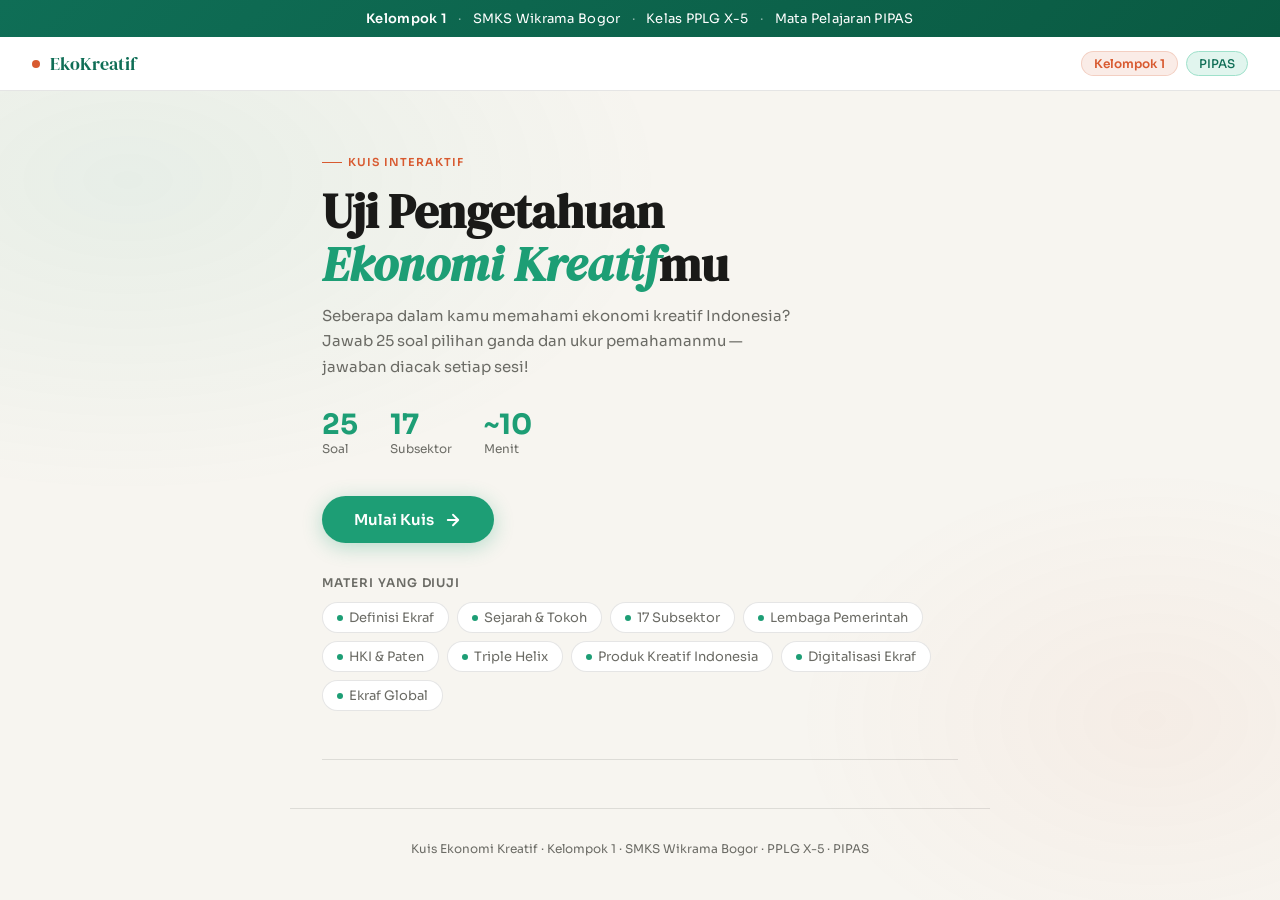
==== quiz.html @ ea919047 "add to repo" ====
<!DOCTYPE html>
<html lang="id">
<head>
<meta charset="UTF-8">
<meta name="viewport" content="width=device-width, initial-scale=1.0">
<title>Kuis Ekonomi Kreatif — PIPAS | Kelompok 1</title>
<link rel="stylesheet" href="style.css">
<link href="https://fonts.googleapis.com/css2?family=Sora:wght@300;400;500;600;700&family=DM+Serif+Display:ital@0;1&display=swap" rel="stylesheet">
</head>
<body>
<div class="page">

<!-- Identity Strip -->
<div class="identity-strip">
  <strong>Kelompok 1</strong>
  <span class="identity-sep">·</span>
  SMKS Wikrama Bogor
  <span class="identity-sep">·</span>
  Kelas PPLG X-5
  <span class="identity-sep">·</span>
  Mata Pelajaran PIPAS
</div>

<!-- Header -->
<header>
  <div class="logo"><div class="logo-dot"></div>EkoKreatif</div>
  <div class="header-right">
    <span class="header-group">Kelompok 1</span>
    <span class="header-badge">PIPAS</span>
  </div>
</header>

<!-- Landing -->
<section class="hero" id="landing">
  <div class="hero-tag">Kuis Interaktif</div>
  <h1>Uji Pengetahuan<br><em>Ekonomi Kreatif</em>mu</h1>
  <p class="hero-desc">Seberapa dalam kamu memahami ekonomi kreatif Indonesia? Jawab 25 soal pilihan ganda dan ukur pemahamanmu — jawaban diacak setiap sesi!</p>
  <div class="hero-stats">
    <div class="stat"><div class="stat-num">25</div><div class="stat-lbl">Soal</div></div>
    <div class="stat"><div class="stat-num">17</div><div class="stat-lbl">Subsektor</div></div>
    <div class="stat"><div class="stat-num">~10</div><div class="stat-lbl">Menit</div></div>
  </div>
  <button class="btn-start" onclick="startQuiz()">
    Mulai Kuis
    <svg viewBox="0 0 24 24" fill="none" stroke="currentColor" stroke-width="2.5" stroke-linecap="round" stroke-linejoin="round"><path d="M5 12h14M12 5l7 7-7 7"/></svg>
  </button>
</section>

<div class="topics" id="topic-chips">
  <div class="topics-title">Materi yang diuji</div>
  <div class="chips">
    <span class="chip"><span class="chip-dot"></span>Definisi Ekraf</span>
    <span class="chip"><span class="chip-dot"></span>Sejarah & Tokoh</span>
    <span class="chip"><span class="chip-dot"></span>17 Subsektor</span>
    <span class="chip"><span class="chip-dot"></span>Lembaga Pemerintah</span>
    <span class="chip"><span class="chip-dot"></span>HKI & Paten</span>
    <span class="chip"><span class="chip-dot"></span>Triple Helix</span>
    <span class="chip"><span class="chip-dot"></span>Produk Kreatif Indonesia</span>
    <span class="chip"><span class="chip-dot"></span>Digitalisasi Ekraf</span>
    <span class="chip"><span class="chip-dot"></span>Ekraf Global</span>
  </div>
</div>

<div class="divider" id="landing-divider"><hr></div>

<!-- Quiz -->
<section class="quiz-section" id="quiz-section">
  <div class="prog-row">
    <span class="prog-info" id="prog-info">Soal 1 dari 25</span>
    <span class="prog-score" id="prog-score">Skor: 0</span>
  </div>
  <div class="prog-track"><div class="prog-fill" id="prog-fill" style="width:4%"></div></div>
  <div class="q-card">
    <div class="q-num" id="q-num">Soal 01 / 25</div>
    <div class="q-text" id="q-text"></div>
  </div>
  <div class="options" id="options"></div>
  <div class="feedback" id="feedback">
    <span class="feedback-icon" id="fb-icon"></span>
    <span id="fb-text"></span>
  </div>
  <div class="nav-row">
    <button class="btn-next" id="btn-next" onclick="nextQ()">
      Lanjut
      <svg width="16" height="16" viewBox="0 0 24 24" fill="none" stroke="currentColor" stroke-width="2.5" stroke-linecap="round" stroke-linejoin="round"><path d="M5 12h14M12 5l7 7-7 7"/></svg>
    </button>
  </div>
</section>

<!-- Result -->
<section class="result-section" id="result-section">
  <div class="result-card">
    <div class="res-emoji" id="res-emoji">🎉</div>
    <div class="res-fraction" id="res-fraction">0/25</div>
    <div class="res-max">soal dijawab benar</div>
    <div class="res-predikat" id="res-predikat">Luar Biasa!</div>
    <div class="res-desc" id="res-desc"></div>
    <div class="score-bar-wrap">
      <div class="score-bar-bg"><div class="score-bar-fill" id="score-bar" style="width:0%"></div></div>
      <div class="score-bar-label"><span>0%</span><span id="bar-pct">0%</span></div>
    </div>
    <div class="res-actions">
      <button class="btn-retry" onclick="resetQuiz()">
        <svg width="16" height="16" viewBox="0 0 24 24" fill="none" stroke="currentColor" stroke-width="2.5" stroke-linecap="round" stroke-linejoin="round"><path d="M3 12a9 9 0 1 0 9-9 9.75 9.75 0 0 0-6.74 2.74L3 8"/><path d="M3 3v5h5"/></svg>
        Coba Lagi
      </button>
      <button class="btn-share" onclick="shareResult()">
        <svg width="16" height="16" viewBox="0 0 24 24" fill="none" stroke="currentColor" stroke-width="2.5" stroke-linecap="round" stroke-linejoin="round"><circle cx="18" cy="5" r="3"/><circle cx="6" cy="12" r="3"/><circle cx="18" cy="19" r="3"/><line x1="8.59" y1="13.51" x2="15.42" y2="17.49"/><line x1="15.41" y1="6.51" x2="8.59" y2="10.49"/></svg>
        Bagikan
      </button>
    </div>
    <div class="res-identity">Kelompok 1 · SMKS Wikrama Bogor · Kelas PPLG X-5 · PIPAS</div>
  </div>
</section>

<footer>Kuis Ekonomi Kreatif · Kelompok 1 · SMKS Wikrama Bogor · PPLG X-5 · PIPAS</footer>
</div>

<div class="toast" id="toast"></div>

<script src="script.js"></script>
</body>
</html>
---- style.css ----
*, *::before, *::after { box-sizing: border-box; margin: 0; padding: 0; }
  :root {
    --green-50: #E1F5EE; --green-100: #9FE1CB; --green-400: #1D9E75;
    --green-600: #0F6E56; --green-800: #085041;
    --amber-400: #BA7517; --red-50: #FCEBEB; --red-400: #E24B4A; --red-600: #A32D2D;
    --coral-400: #D85A30; --coral-50: #FAECE7;
    --bg: #F7F5F0; --card: #FFFFFF; --text: #1A1A18; --muted: #6B6B65; --border: rgba(0,0,0,0.1);
  }
  html { scroll-behavior: smooth; }
  body { font-family: 'Sora', sans-serif; background: var(--bg); color: var(--text); min-height: 100vh; overflow-x: hidden; }
  body::before {
    content: ''; position: fixed; inset: 0; z-index: 0;
    background: radial-gradient(ellipse 60% 50% at 10% 20%, rgba(29,158,117,0.07) 0%, transparent 70%),
                radial-gradient(ellipse 40% 40% at 90% 80%, rgba(216,90,48,0.05) 0%, transparent 70%);
    pointer-events: none;
  }
  .page { position: relative; z-index: 1; }

  /* HEADER */
  header {
    background: var(--card); border-bottom: 1px solid var(--border);
    padding: 14px 2rem; display: flex; align-items: center; justify-content: space-between;
    position: sticky; top: 0; z-index: 100; backdrop-filter: blur(8px);
  }
  .logo { display: flex; align-items: center; gap: 10px; font-family: 'DM Serif Display', serif; font-size: 18px; color: var(--green-600); }
  .logo-dot { width: 8px; height: 8px; border-radius: 50%; background: var(--coral-400); }
  .header-right { display: flex; align-items: center; gap: 8px; }
  .header-badge { background: var(--green-50); color: var(--green-600); font-size: 12px; font-weight: 500; padding: 4px 12px; border-radius: 999px; border: 1px solid var(--green-100); }
  .header-group { background: var(--coral-50); color: var(--coral-400); font-size: 12px; font-weight: 600; padding: 4px 12px; border-radius: 999px; border: 1px solid rgba(216,90,48,0.2); }

  /* IDENTITY STRIP */
  .identity-strip {
    background: linear-gradient(135deg, var(--green-600) 0%, #0a5a42 100%);
    color: #fff; text-align: center; padding: 10px 2rem;
    font-size: 13px; letter-spacing: 0.02em;
  }
  .identity-strip strong { font-weight: 600; }
  .identity-sep { opacity: 0.5; margin: 0 8px; }

  /* HERO */
  .hero { max-width: 700px; margin: 0 auto; padding: 3.5rem 2rem 2rem; animation: fadeUp 0.6s ease both; }
  @keyframes fadeUp { from { opacity: 0; transform: translateY(20px); } to { opacity: 1; transform: translateY(0); } }
  .hero-tag { display: inline-flex; align-items: center; gap: 6px; font-size: 11px; font-weight: 600; letter-spacing: 0.1em; text-transform: uppercase; color: var(--coral-400); margin-bottom: 1rem; }
  .hero-tag::before { content: ''; width: 20px; height: 1.5px; background: var(--coral-400); }
  h1 { font-family: 'DM Serif Display', serif; font-size: clamp(2rem, 5vw, 3rem); line-height: 1.1; color: var(--text); margin-bottom: 0.75rem; }
  h1 em { font-style: italic; color: var(--green-400); }
  .hero-desc { font-size: 15px; color: var(--muted); line-height: 1.7; margin-bottom: 2rem; max-width: 480px; }
  .hero-stats { display: flex; gap: 2rem; margin-bottom: 2.5rem; }
  .stat-num { font-size: 28px; font-weight: 700; color: var(--green-400); line-height: 1; }
  .stat-lbl { font-size: 12px; color: var(--muted); margin-top: 2px; }
  .btn-start {
    display: inline-flex; align-items: center; gap: 10px;
    background: var(--green-400); color: #fff; font-family: 'Sora', sans-serif;
    font-size: 15px; font-weight: 600; padding: 14px 32px; border-radius: 999px;
    border: none; cursor: pointer; transition: background 0.2s, transform 0.15s, box-shadow 0.2s;
    box-shadow: 0 4px 20px rgba(29,158,117,0.3);
  }
  .btn-start:hover { background: var(--green-600); transform: translateY(-1px); box-shadow: 0 6px 28px rgba(29,158,117,0.4); }
  .btn-start:active { transform: scale(0.98); }
  .btn-start svg { width: 18px; height: 18px; }

  /* TOPICS */
  .topics { max-width: 700px; margin: 0 auto 3rem; padding: 0 2rem; animation: fadeUp 0.7s 0.1s ease both; }
  .topics-title { font-size: 12px; font-weight: 600; letter-spacing: 0.08em; text-transform: uppercase; color: var(--muted); margin-bottom: 12px; }
  .chips { display: flex; flex-wrap: wrap; gap: 8px; }
  .chip { background: var(--card); border: 1px solid var(--border); border-radius: 999px; padding: 6px 14px; font-size: 13px; color: var(--muted); display: flex; align-items: center; gap: 6px; }
  .chip-dot { width: 6px; height: 6px; border-radius: 50%; background: var(--green-400); }

  /* DIVIDER */
  .divider { max-width: 700px; margin: 0 auto 3rem; padding: 0 2rem; }
  .divider hr { border: none; border-top: 1px solid var(--border); }

  /* QUIZ */
  .quiz-section { max-width: 700px; margin: 0 auto; padding: 0 2rem 4rem; display: none; animation: fadeUp 0.5s ease both; }
  .quiz-section.active { display: block; }
  .prog-row { display: flex; align-items: center; justify-content: space-between; margin-bottom: 10px; }
  .prog-info { font-size: 13px; color: var(--muted); font-weight: 500; }
  .prog-score { background: var(--green-50); color: var(--green-600); font-size: 13px; font-weight: 600; padding: 4px 12px; border-radius: 999px; }
  .prog-track { height: 6px; background: rgba(0,0,0,0.07); border-radius: 999px; margin-bottom: 2rem; overflow: hidden; }
  .prog-fill { height: 100%; background: linear-gradient(90deg, var(--green-400), var(--green-100)); border-radius: 999px; transition: width 0.5s cubic-bezier(.4,0,.2,1); }
  .q-card { background: var(--card); border: 1px solid var(--border); border-radius: 20px; padding: 1.75rem 2rem; margin-bottom: 1.25rem; position: relative; overflow: hidden; }
  .q-card::before { content: ''; position: absolute; top: 0; left: 0; right: 0; height: 3px; background: linear-gradient(90deg, var(--green-400), var(--coral-400)); }
  .q-num { font-size: 11px; font-weight: 600; letter-spacing: 0.1em; text-transform: uppercase; color: var(--green-400); margin-bottom: 10px; }
  .q-text { font-family: 'DM Serif Display', serif; font-size: 20px; line-height: 1.45; color: var(--text); }
  .options { display: flex; flex-direction: column; gap: 10px; margin-bottom: 1.25rem; }
  .opt {
    display: flex; align-items: flex-start; gap: 14px;
    background: var(--card); border: 1.5px solid var(--border);
    border-radius: 14px; padding: 14px 18px; cursor: pointer;
    font-size: 14px; color: var(--text); text-align: left; line-height: 1.5;
    transition: border-color 0.15s, background 0.15s, transform 0.1s; width: 100%;
  }
  .opt:hover:not(:disabled) { border-color: var(--green-400); background: var(--green-50); transform: translateX(3px); }
  .opt:active:not(:disabled) { transform: scale(0.99); }
  .opt-badge { width: 30px; height: 30px; min-width: 30px; border-radius: 50%; border: 1.5px solid var(--border); display: flex; align-items: center; justify-content: center; font-size: 12px; font-weight: 700; color: var(--muted); background: var(--bg); transition: all 0.15s; }
  .opt.correct { border-color: var(--green-400); background: var(--green-50); }
  .opt.correct .opt-badge { background: var(--green-400); color: #fff; border-color: var(--green-400); }
  .opt.wrong { border-color: var(--red-400); background: var(--red-50); }
  .opt.wrong .opt-badge { background: var(--red-400); color: #fff; border-color: var(--red-400); }
  .opt:disabled { cursor: default; }
  .feedback { border-radius: 14px; padding: 14px 18px; font-size: 13px; line-height: 1.7; display: none; margin-bottom: 1.25rem; }
  .feedback.show { display: flex; align-items: flex-start; gap: 10px; }
  .feedback.correct { background: var(--green-50); color: var(--green-800); border: 1px solid var(--green-100); }
  .feedback.wrong { background: var(--red-50); color: var(--red-600); border: 1px solid rgba(226,75,74,0.25); }
  .feedback-icon { font-size: 18px; margin-top: 1px; flex-shrink: 0; }
  .nav-row { display: flex; justify-content: flex-end; }
  .btn-next { display: none; align-items: center; gap: 8px; background: var(--green-400); color: #fff; font-family: 'Sora', sans-serif; font-size: 14px; font-weight: 600; padding: 12px 28px; border-radius: 999px; border: none; cursor: pointer; transition: background 0.2s, transform 0.1s; box-shadow: 0 3px 14px rgba(29,158,117,0.3); }
  .btn-next.show { display: inline-flex; }
  .btn-next:hover { background: var(--green-600); }
  .btn-next:active { transform: scale(0.97); }

  /* RESULT */
  .result-section { max-width: 700px; margin: 0 auto; padding: 0 2rem 5rem; display: none; text-align: center; animation: fadeUp 0.5s ease both; }
  .result-section.active { display: block; }
  .result-card { background: var(--card); border: 1px solid var(--border); border-radius: 24px; padding: 3rem 2rem; position: relative; overflow: hidden; }
  .result-card::before { content: ''; position: absolute; top: 0; left: 0; right: 0; height: 4px; background: linear-gradient(90deg, var(--green-400), var(--coral-400), var(--amber-400)); }
  .res-emoji { font-size: 56px; margin-bottom: 1.25rem; }
  .res-fraction { font-family: 'DM Serif Display', serif; font-size: 56px; color: var(--green-400); line-height: 1; margin-bottom: 4px; }
  .res-max { font-size: 16px; color: var(--muted); margin-bottom: 1rem; }
  .res-predikat { font-family: 'DM Serif Display', serif; font-size: 26px; color: var(--text); margin-bottom: 0.5rem; }
  .res-desc { font-size: 14px; color: var(--muted); line-height: 1.7; max-width: 400px; margin: 0 auto 2rem; }
  .score-bar-wrap { max-width: 360px; margin: 0 auto 2rem; }
  .score-bar-bg { height: 10px; background: rgba(0,0,0,0.07); border-radius: 999px; overflow: hidden; }
  .score-bar-fill { height: 100%; background: linear-gradient(90deg, var(--green-400), var(--green-100)); border-radius: 999px; transition: width 1s 0.3s ease; }
  .score-bar-label { display: flex; justify-content: space-between; font-size: 12px; color: var(--muted); margin-top: 6px; }
  .res-actions { display: flex; gap: 12px; justify-content: center; flex-wrap: wrap; }
  .btn-retry { display: inline-flex; align-items: center; gap: 8px; background: var(--green-400); color: #fff; font-family: 'Sora', sans-serif; font-size: 14px; font-weight: 600; padding: 12px 28px; border-radius: 999px; border: none; cursor: pointer; transition: background 0.2s, transform 0.1s; box-shadow: 0 3px 14px rgba(29,158,117,0.3); }
  .btn-retry:hover { background: var(--green-600); }
  .btn-retry:active { transform: scale(0.97); }
  .btn-share { display: inline-flex; align-items: center; gap: 8px; background: transparent; color: var(--text); font-family: 'Sora', sans-serif; font-size: 14px; font-weight: 600; padding: 12px 28px; border-radius: 999px; border: 1.5px solid var(--border); cursor: pointer; transition: background 0.2s, border-color 0.2s; }
  .btn-share:hover { background: var(--bg); border-color: rgba(0,0,0,0.2); }
  .res-identity { margin-top: 1.5rem; padding-top: 1.5rem; border-top: 1px solid var(--border); font-size: 12px; color: var(--muted); }

  footer { text-align: center; padding: 2rem; font-size: 12px; color: var(--muted); border-top: 1px solid var(--border); max-width: 700px; margin: 0 auto; }
  .toast { position: fixed; bottom: 2rem; left: 50%; transform: translateX(-50%) translateY(20px); background: #1A1A18; color: #fff; font-size: 13px; padding: 10px 20px; border-radius: 999px; opacity: 0; transition: all 0.3s; pointer-events: none; z-index: 999; white-space: nowrap; }
  .toast.show { opacity: 1; transform: translateX(-50%) translateY(0); }

  @media (max-width: 520px) {
    .hero, .quiz-section, .result-section { padding-left: 1.25rem; padding-right: 1.25rem; }
    .topics, .divider { padding-left: 1.25rem; padding-right: 1.25rem; }
    header { padding: 12px 1.25rem; }
    .q-text { font-size: 17px; }
    .hero-stats { gap: 1.5rem; }
    .identity-strip { font-size: 11px; }
  }
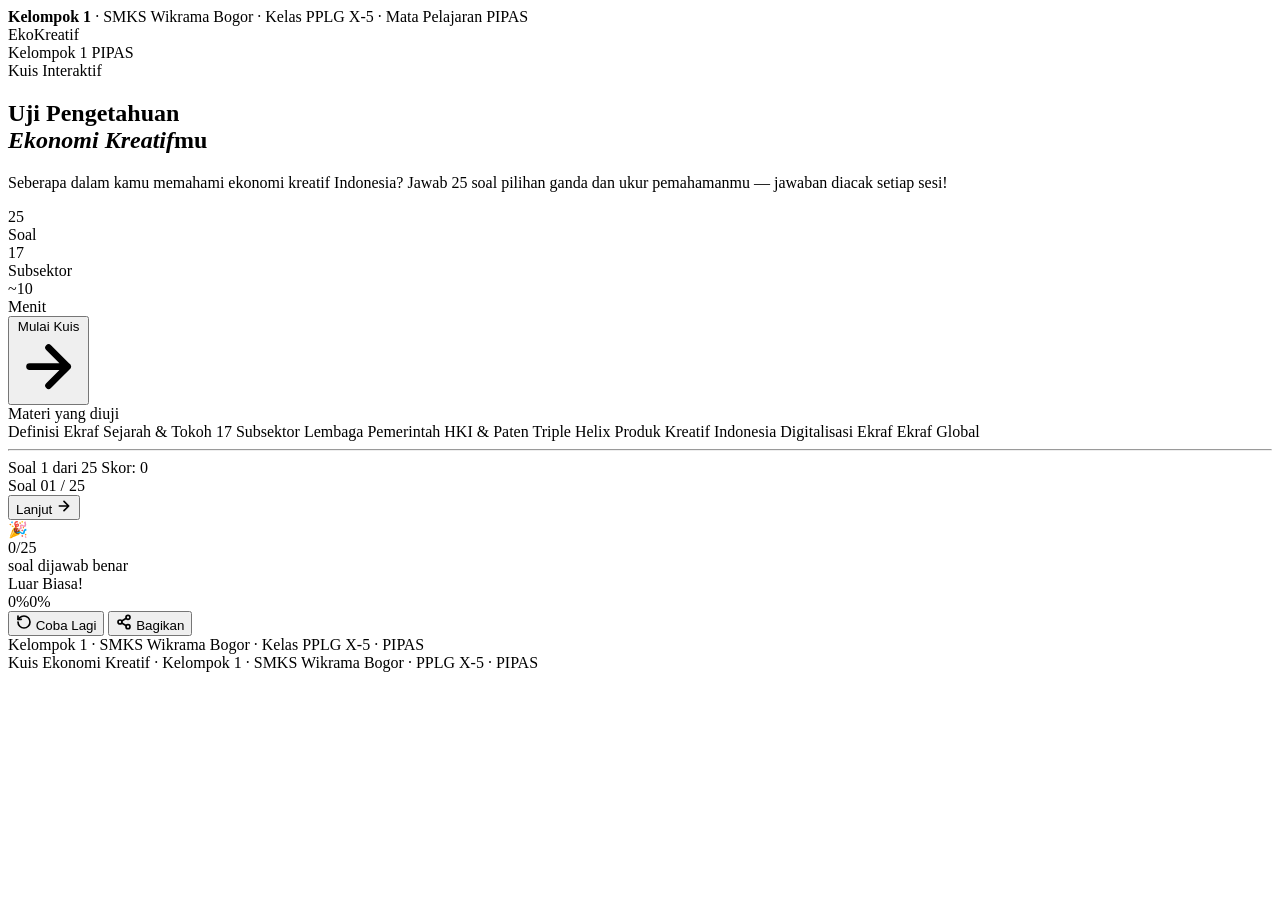
==== commit dd9501f6: "update path" ====
--- a/quiz.html
+++ b/quiz.html
@@ -4,7 +4,7 @@
 <meta charset="UTF-8">
 <meta name="viewport" content="width=device-width, initial-scale=1.0">
 <title>Kuis Ekonomi Kreatif — PIPAS | Kelompok 1</title>
-<link rel="stylesheet" href="style.css">
+<link rel="stylesheet" href="PIPAS - Ekonomi Kreatif\style.css">
 <link href="https://fonts.googleapis.com/css2?family=Sora:wght@300;400;500;600;700&family=DM+Serif+Display:ital@0;1&display=swap" rel="stylesheet">
 </head>
 <body>
@@ -118,6 +118,6 @@
 
 <div class="toast" id="toast"></div>
 
-<script src="script.js"></script>
+<script src="PIPAS - Ekonomi Kreatif\script.js"></script>
 </body>
 </html>
